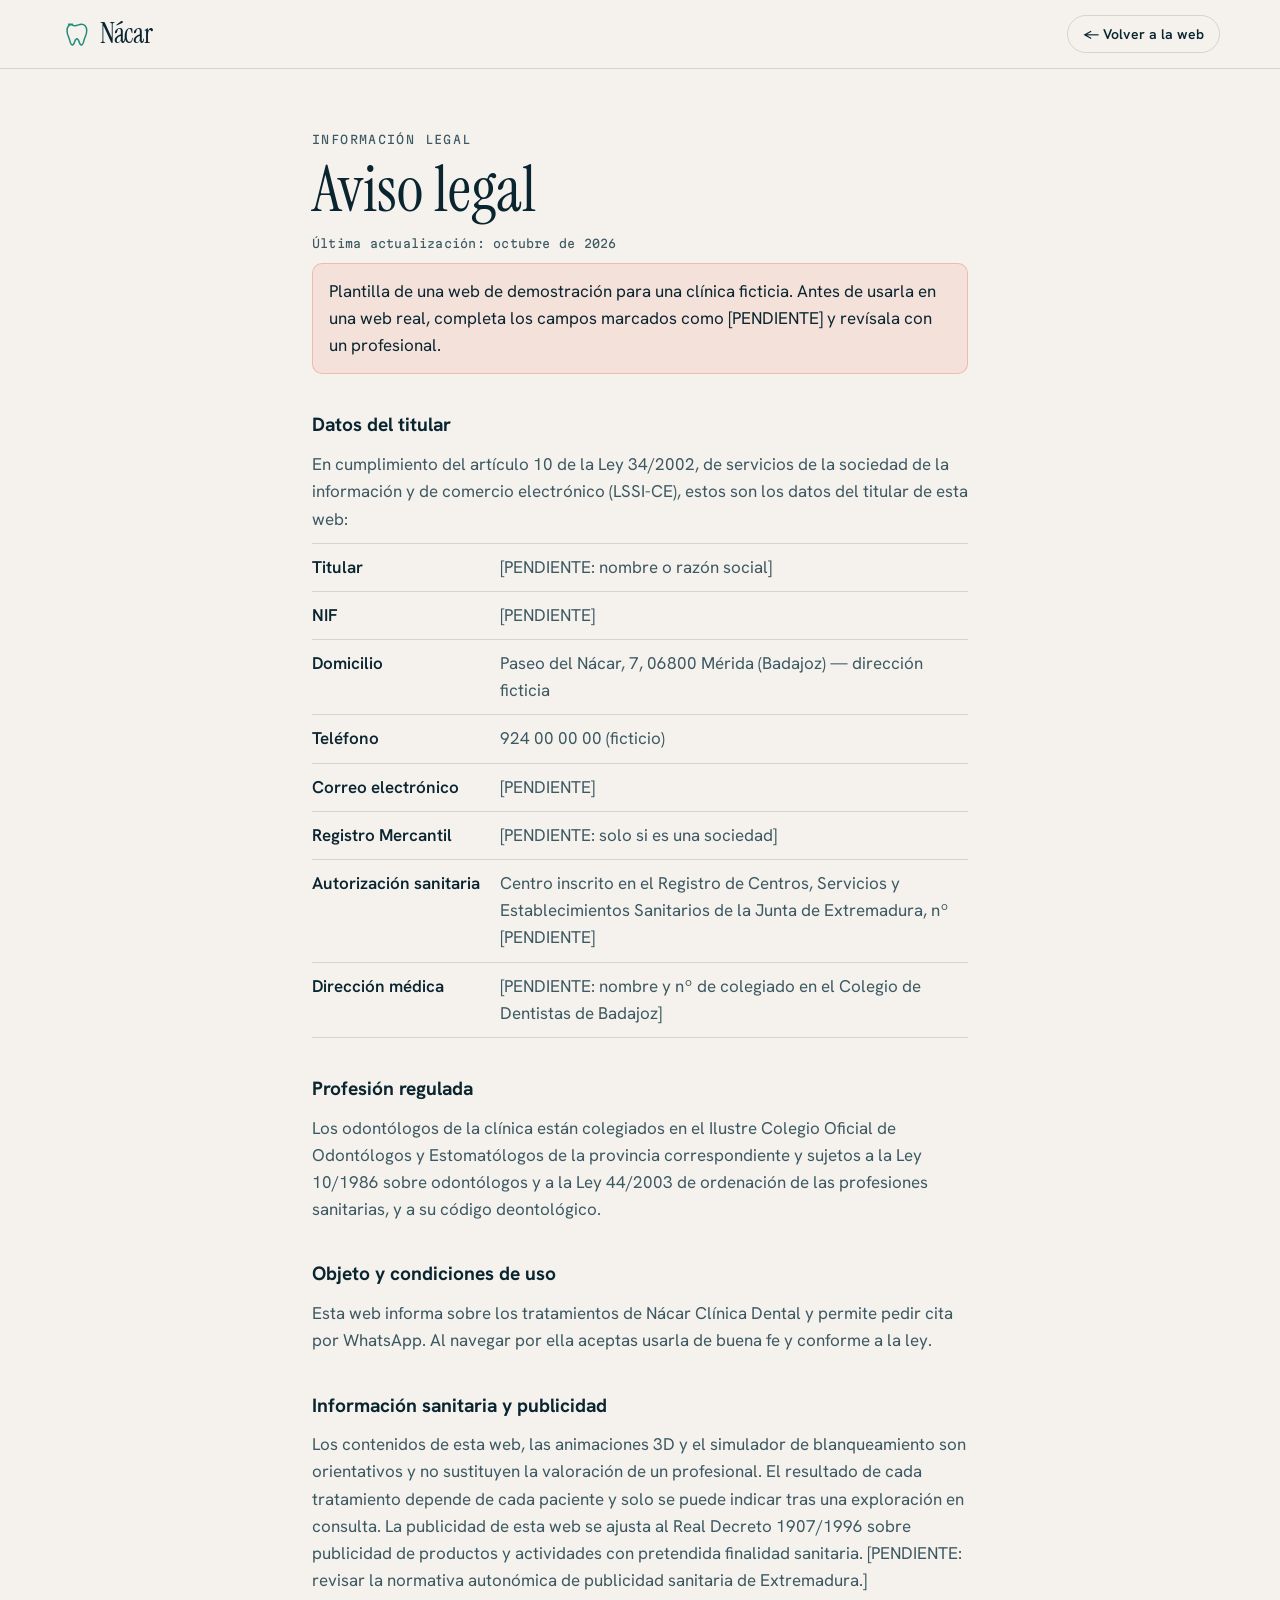
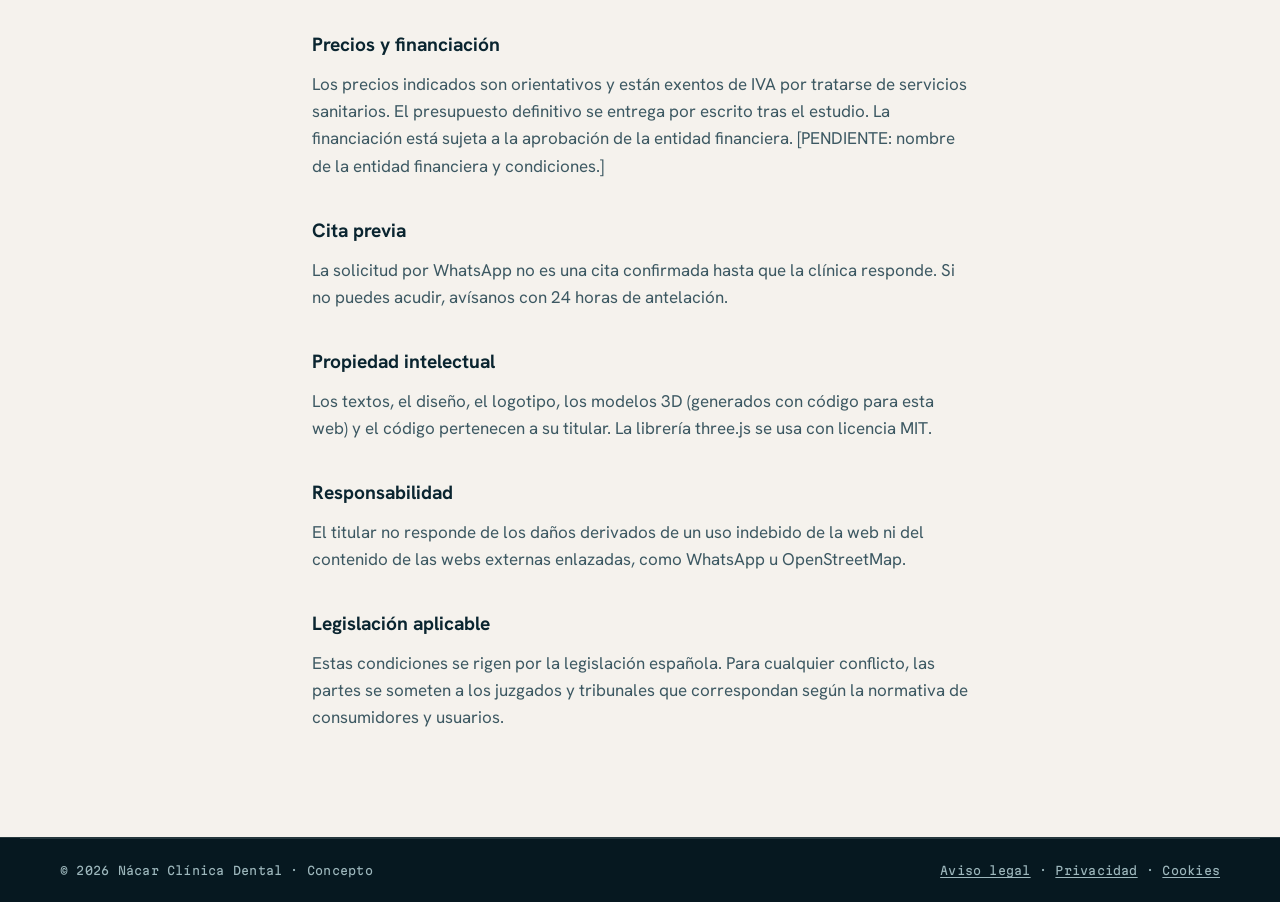
==== aviso-legal.html @ 2ceaf974 "Web demo: Nácar Clínica Dental (Mérida), web interactiva 3D Muela con partículas y escáner, implante" ====
<!doctype html>
<html lang="es">
<head>
  <meta charset="utf-8">
  <meta name="viewport" content="width=device-width, initial-scale=1">
  <title>Aviso legal — Nácar Clínica Dental</title>
  <meta name="robots" content="noindex">
  <meta name="theme-color" content="#F5F2ED">
  <link rel="icon" href="favicon.svg" type="image/svg+xml">
  <link rel="preconnect" href="https://fonts.googleapis.com">
  <link rel="preconnect" href="https://fonts.gstatic.com" crossorigin>
  <link rel="stylesheet" href="https://fonts.googleapis.com/css2?family=Hanken+Grotesk:ital,wght@0,300..700;1,400&family=Instrument+Serif:ital@0;1&family=Martian+Mono:wght@400;500&display=swap">
  <link rel="stylesheet" href="style.css">
</head>
<body class="legal-page">
  <svg class="sprite" aria-hidden="true" focusable="false">
    <symbol id="i-logo" viewBox="0 0 32 32"><path d="M9.2 5.5c2.6 0 3.9 1.6 6.8 1.6s4.2-1.6 6.8-1.6c3.6 0 5.7 3 5.7 6.9 0 4.4-2.1 6.9-3 10.6-.7 2.9-1.3 4.7-2.8 4.7-2.4 0-2.1-6.6-4.7-6.6s-2.3 6.6-4.7 6.6c-1.5 0-2.1-1.8-2.8-4.7-.9-3.7-3-6.2-3-10.6 0-3.9 2.1-6.9 5.7-6.9z" fill="none" stroke="currentColor" stroke-width="1.6" stroke-linejoin="round"/></symbol>
  </svg>
  <header class="site-header">
    <div class="wrap site-header__inner">
      <a class="logo" href="index.html" aria-label="Nácar Clínica Dental, volver a la web">
        <svg class="logo__mark" aria-hidden="true"><use href="#i-logo"/></svg>
        <span class="logo__word">Nácar</span>
      </a>
      <a class="btn btn--ghost btn--small" href="index.html">← Volver a la web</a>
    </div>
  </header>
  <main class="legal-doc" id="contenido">
    <p class="eyebrow">Información legal</p>
    <h1>Aviso legal</h1>
    <p class="legal-updated mono">Última actualización: octubre de 2026</p>
    <p class="legal-note">Plantilla de una web de demostración para una clínica ficticia. Antes de usarla en una web real, completa los campos marcados como [PENDIENTE] y revísala con un profesional.</p>

    <h2>Datos del titular</h2>
    <p>En cumplimiento del artículo 10 de la Ley 34/2002, de servicios de la sociedad de la información y de comercio electrónico (LSSI-CE), estos son los datos del titular de esta web:</p>
    <dl>
      <div><dt>Titular</dt><dd>[PENDIENTE: nombre o razón social]</dd></div>
      <div><dt>NIF</dt><dd>[PENDIENTE]</dd></div>
      <div><dt>Domicilio</dt><dd>Paseo del Nácar, 7, 06800 Mérida (Badajoz) — dirección ficticia</dd></div>
      <div><dt>Teléfono</dt><dd>924 00 00 00 (ficticio)</dd></div>
      <div><dt>Correo electrónico</dt><dd>[PENDIENTE]</dd></div>
      <div><dt>Registro Mercantil</dt><dd>[PENDIENTE: solo si es una sociedad]</dd></div>
      <div><dt>Autorización sanitaria</dt><dd>Centro inscrito en el Registro de Centros, Servicios y Establecimientos Sanitarios de la Junta de Extremadura, nº [PENDIENTE]</dd></div>
      <div><dt>Dirección médica</dt><dd>[PENDIENTE: nombre y nº de colegiado en el Colegio de Dentistas de Badajoz]</dd></div>
    </dl>

    <h2>Profesión regulada</h2>
    <p>Los odontólogos de la clínica están colegiados en el Ilustre Colegio Oficial de Odontólogos y Estomatólogos de la provincia correspondiente y sujetos a la Ley 10/1986 sobre odontólogos y a la Ley 44/2003 de ordenación de las profesiones sanitarias, y a su código deontológico.</p>

    <h2>Objeto y condiciones de uso</h2>
    <p>Esta web informa sobre los tratamientos de Nácar Clínica Dental y permite pedir cita por WhatsApp. Al navegar por ella aceptas usarla de buena fe y conforme a la ley.</p>

    <h2>Información sanitaria y publicidad</h2>
    <p>Los contenidos de esta web, las animaciones 3D y el simulador de blanqueamiento son orientativos y no sustituyen la valoración de un profesional. El resultado de cada tratamiento depende de cada paciente y solo se puede indicar tras una exploración en consulta. La publicidad de esta web se ajusta al Real Decreto 1907/1996 sobre publicidad de productos y actividades con pretendida finalidad sanitaria. [PENDIENTE: revisar la normativa autonómica de publicidad sanitaria de Extremadura.]</p>

    <h2>Precios y financiación</h2>
    <p>Los precios indicados son orientativos y están exentos de IVA por tratarse de servicios sanitarios. El presupuesto definitivo se entrega por escrito tras el estudio. La financiación está sujeta a la aprobación de la entidad financiera. [PENDIENTE: nombre de la entidad financiera y condiciones.]</p>

    <h2>Cita previa</h2>
    <p>La solicitud por WhatsApp no es una cita confirmada hasta que la clínica responde. Si no puedes acudir, avísanos con 24 horas de antelación.</p>

    <h2>Propiedad intelectual</h2>
    <p>Los textos, el diseño, el logotipo, los modelos 3D (generados con código para esta web) y el código pertenecen a su titular. La librería three.js se usa con licencia MIT.</p>

    <h2>Responsabilidad</h2>
    <p>El titular no responde de los daños derivados de un uso indebido de la web ni del contenido de las webs externas enlazadas, como WhatsApp u OpenStreetMap.</p>

    <h2>Legislación aplicable</h2>
    <p>Estas condiciones se rigen por la legislación española. Para cualquier conflicto, las partes se someten a los juzgados y tribunales que correspondan según la normativa de consumidores y usuarios.</p>
  </main>
  <footer class="site-footer">
    <div class="wrap site-footer__bottom mono">
      <p>© 2026 Nácar Clínica Dental · Concepto</p>
      <p><a href="aviso-legal.html">Aviso legal</a> · <a href="privacidad.html">Privacidad</a> · <a href="cookies.html">Cookies</a></p>
    </div>
  </footer>
</body>
</html>
---- style.css ----
/* =========================================================
   Nácar Clínica Dental — estilos
   Colores, tipografías y medidas: todo en :root
   ========================================================= */
:root {
  --abisal: #0A2530;      /* azul abisal: fondo principal */
  --abisal-2: #0F3442;
  --abisal-3: #061820;
  --perla: #F5F2ED;       /* perla: fondos claros */
  --perla-2: #ECE6DC;
  --menta: #5FE0C8;       /* menta quirúrgica: acento */
  --menta-osc: #1E8C7A;
  --coral: #F07D6A;       /* coral encía: segundo acento */
  --tinta: #0A2530;
  --tinta-suave: #3C5862;
  --claro: #EAF4F2;
  --claro-suave: #9DB7BC;
  --linea-o: rgba(234, 244, 242, .14);
  --linea-c: rgba(10, 37, 48, .14);

  --f-display: "Instrument Serif", "Times New Roman", serif;
  --f-body: "Hanken Grotesk", system-ui, -apple-system, "Segoe UI", sans-serif;
  --f-mono: "Martian Mono", ui-monospace, "SFMono-Regular", Menlo, monospace;

  --wrap: 1240px;
  --gutter: clamp(16px, 4vw, 40px);
  --r: 18px;
  --r-s: 10px;
  --bar-h: 34px;
  --nav-h: 68px;
  --ease-out: cubic-bezier(.22, 1, .36, 1);
  --ease-in-out: cubic-bezier(.65, 0, .35, 1);
}

/* ---------- Base ---------- */
*, *::before, *::after { box-sizing: border-box; }
html { -webkit-text-size-adjust: 100%; scroll-behavior: smooth; scroll-padding-top: calc(var(--bar-h) + var(--nav-h) + 8px); }
body {
  margin: 0; min-height: 100vh; overflow-x: hidden;
  font: 400 1.0625rem/1.6 var(--f-body);
  color: var(--claro); background: var(--abisal);
  -webkit-font-smoothing: antialiased; text-rendering: optimizeLegibility;
}
img, svg, canvas, video { display: block; max-width: 100%; }
[hidden] { display: none !important; }
a { color: inherit; text-decoration-thickness: 1px; text-underline-offset: .18em; }
button, input, select { font: inherit; color: inherit; }
h1, h2, h3, p, dl, dd, ol, ul, figure, blockquote, fieldset { margin: 0; }
ol, ul { padding: 0; list-style: none; }
fieldset { border: 0; padding: 0; min-width: 0; }
address { font-style: normal; }
em { font-style: italic; }
.sprite { position: absolute; width: 0; height: 0; overflow: hidden; }
.sr-only { position: absolute !important; width: 1px; height: 1px; overflow: hidden; clip: rect(0 0 0 0); white-space: nowrap; }
.mono { font-family: var(--f-mono); font-size: .72rem; letter-spacing: .02em; font-weight: 400; }
.tnum { font-variant-numeric: tabular-nums; }
.wrap { width: 100%; max-width: var(--wrap); margin-inline: auto; padding-inline: var(--gutter); }
:focus-visible { outline: 2px solid var(--menta); outline-offset: 3px; border-radius: 4px; }
.skip-link { position: fixed; left: 16px; top: 12px; z-index: 300; padding: 10px 16px; background: var(--menta); color: var(--abisal); border-radius: 999px; transform: translateY(-200%); transition: transform .2s var(--ease-out); }
.skip-link:focus { transform: none; }

/* ---------- Lienzo 3D ---------- */
.escena {
  position: fixed; inset: 0; z-index: 1; width: 100%; height: 100%;
  pointer-events: none; background: var(--abisal);
}
body[data-fondo="claro"] .escena { background: var(--perla); }
body[data-fondo="menta"] .escena { background: #DDF5EF; }
main { position: relative; z-index: 2; }
.sec-3d { position: relative; background: transparent; }
.no-webgl .escena { display: none; }

/* ---------- Botones ---------- */
.btn {
  --bg: transparent; --fg: currentColor; --bd: currentColor;
  display: inline-flex; align-items: center; justify-content: center; gap: .55em;
  min-height: 46px; padding: .7em 1.35em; border-radius: 999px;
  background: var(--bg); color: var(--fg); border: 1px solid var(--bd);
  font-weight: 600; font-size: .95rem; letter-spacing: .005em; text-decoration: none; cursor: pointer;
  transition: transform .2s var(--ease-out), background-color .2s, color .2s, box-shadow .25s var(--ease-out);
  -webkit-tap-highlight-color: transparent;
}
.btn svg { width: 1.15em; height: 1.15em; flex: none; }
.btn:active { transform: scale(.97); }
.btn--accent { --bg: var(--menta); --fg: var(--abisal); --bd: var(--menta); }
.btn--accent:hover { box-shadow: 0 0 0 6px rgba(95, 224, 200, .18), 0 14px 32px -12px rgba(95, 224, 200, .7); }
.btn--ghost { --bd: rgba(234, 244, 242, .35); }
.btn--ghost:hover { --bg: rgba(234, 244, 242, .08); }
.btn--dark { --bg: var(--abisal); --fg: var(--perla); --bd: var(--abisal); }
.btn--dark:hover { --bg: var(--abisal-2); }
.btn--small { min-height: 38px; padding: .45em 1.05em; font-size: .875rem; }
.btn--big { min-height: 54px; padding: .85em 1.6em; font-size: 1rem; }
.btn--full { width: 100%; }
.linklike { background: none; border: 0; padding: 0; text-decoration: underline; text-underline-offset: .18em; cursor: pointer; font: inherit; }

/* ---------- Cabecera ---------- */
.site-header { position: fixed; inset: 0 0 auto; z-index: 40; }
.concept-bar { height: var(--bar-h); background: var(--coral); color: var(--abisal-3); font-size: .8125rem; }
.concept-bar__inner { height: 100%; display: flex; align-items: center; justify-content: space-between; gap: 12px; }
.concept-bar p { white-space: nowrap; overflow: hidden; text-overflow: ellipsis; }
.concept-bar__tag { display: inline-block; margin-right: .4em; padding: 1px 8px; border-radius: 999px; background: var(--abisal); color: var(--coral); font-weight: 700; font-size: .7rem; letter-spacing: .06em; text-transform: uppercase; }
.concept-bar a { font-weight: 700; white-space: nowrap; }
.site-header__inner { height: var(--nav-h); display: flex; align-items: center; justify-content: space-between; gap: 24px; }
.site-header::after {
  content: ""; position: absolute; inset: var(--bar-h) 0 0; z-index: -1;
  background: rgba(10, 37, 48, .72); backdrop-filter: blur(14px) saturate(1.3); -webkit-backdrop-filter: blur(14px) saturate(1.3);
  border-bottom: 1px solid var(--linea-o); opacity: 0; transition: opacity .3s;
}
.site-header.is-scrolled::after { opacity: 1; }
.site-header.on-light { color: var(--tinta); }
.site-header.on-light::after { background: rgba(245, 242, 237, .8); border-color: var(--linea-c); }
.site-header.on-light .btn--accent { --bg: var(--abisal); --fg: var(--perla); --bd: var(--abisal); }
.logo { display: inline-flex; align-items: center; gap: 10px; text-decoration: none; }
.logo__mark { width: 30px; height: 30px; color: var(--menta); }
.on-light .logo__mark { color: var(--menta-osc); }
.logo__word { font-family: var(--f-display); font-size: 1.75rem; line-height: 1; letter-spacing: -.01em; }
.logo__sub { font-size: .75rem; color: var(--claro-suave); border-left: 1px solid var(--linea-o); padding-left: 10px; line-height: 1.2; max-width: 9em; }
.on-light .logo__sub { color: var(--tinta-suave); border-color: var(--linea-c); }
.nav { display: flex; align-items: center; gap: clamp(14px, 1.8vw, 28px); font-size: .9rem; font-weight: 500; }
.nav a:not(.btn) { text-decoration: none; opacity: .82; position: relative; padding: 6px 0; }
.nav a:not(.btn)::after { content: ""; position: absolute; left: 0; right: 0; bottom: 0; height: 1px; background: currentColor; transform: scaleX(0); transform-origin: right; transition: transform .3s var(--ease-out); }
.nav a:not(.btn):hover { opacity: 1; }
.nav a:not(.btn):hover::after { transform: scaleX(1); transform-origin: left; }
.menu-toggle { display: none; width: 46px; height: 46px; border-radius: 50%; border: 1px solid currentColor; background: transparent; place-items: center; cursor: pointer; opacity: .9; }
.menu-toggle svg { width: 22px; height: 22px; }
.mobile-menu { position: fixed; inset: calc(var(--bar-h) + var(--nav-h)) 0 0; background: var(--abisal); color: var(--claro); padding: 24px var(--gutter) calc(32px + env(safe-area-inset-bottom)); display: flex; flex-direction: column; justify-content: space-between; animation: menu-in .3s var(--ease-out); overflow-y: auto; }
.mobile-menu nav { display: grid; }
.mobile-menu nav a { font-family: var(--f-display); font-size: 2.1rem; line-height: 1.1; padding: 12px 0; border-bottom: 1px solid var(--linea-o); text-decoration: none; display: flex; align-items: baseline; gap: 14px; }
.mobile-menu nav a .mono { color: var(--menta); }
@keyframes menu-in { from { opacity: 0; transform: translateY(-8px); } }

/* ---------- Tipografía de secciones ---------- */
.eyebrow { display: inline-flex; align-items: center; gap: 10px; font-family: var(--f-mono); font-size: .72rem; letter-spacing: .12em; text-transform: uppercase; color: var(--menta); margin-bottom: 18px; }
.sec--perla .eyebrow, .sec--perla2 .eyebrow, .sonrisa .eyebrow, .peques .eyebrow { color: var(--menta-osc); }
.sec-title { font-family: var(--f-display); font-weight: 400; font-size: clamp(2.4rem, 5.6vw, 4.6rem); line-height: 1; letter-spacing: -.02em; text-wrap: balance; }
.sec-title em { color: var(--menta); }
.sec--perla .sec-title em, .sec--perla2 .sec-title em, .sonrisa .sec-title em, .peques .sec-title em { color: var(--coral); }
.sec-lead { margin-top: 20px; max-width: 34rem; font-size: 1.125rem; color: var(--claro-suave); text-wrap: pretty; }
.sec--perla .sec-lead, .sec--perla2 .sec-lead, .sonrisa .sec-lead, .peques .sec-lead { color: var(--tinta-suave); }
.sec-head { margin-bottom: clamp(40px, 6vw, 72px); }
.sec-head--center { text-align: center; }
.sec-head--center .sec-lead { margin-inline: auto; }

.sec { position: relative; padding-block: clamp(80px, 12vw, 150px); }
.sec--perla { background: var(--perla); color: var(--tinta); }
.sec--perla2 { background: var(--perla-2); color: var(--tinta); }
.sec--abisal { background: var(--abisal-3); color: var(--claro); }

/* ---------- Inicio ---------- */
.hero { min-height: 100svh; display: flex; align-items: center; padding-top: calc(var(--bar-h) + var(--nav-h)); overflow: hidden; }
.hero__grid { display: grid; grid-template-columns: minmax(0, 1fr) minmax(0, 1fr); align-items: center; gap: 24px; min-height: calc(100svh - var(--bar-h) - var(--nav-h)); }
.hero__copy { position: relative; z-index: 2; padding-block: 32px; }
.pulse { width: 8px; height: 8px; border-radius: 50%; background: var(--menta); box-shadow: 0 0 0 0 rgba(95, 224, 200, .6); animation: pulse 2s infinite; }
@keyframes pulse { 70% { box-shadow: 0 0 0 10px rgba(95, 224, 200, 0); } 100% { box-shadow: 0 0 0 0 rgba(95, 224, 200, 0); } }
.hero__title { font-family: var(--f-display); font-weight: 400; font-size: clamp(3.1rem, 7.4vw, 7rem); line-height: .92; letter-spacing: -.025em; }
.hero__title em { display: block; color: var(--menta); background: linear-gradient(100deg, var(--menta) 10%, #C6FFF3 40%, var(--coral) 75%, var(--menta) 100%); background-size: 220% 100%; -webkit-background-clip: text; background-clip: text; -webkit-text-fill-color: transparent; animation: nacar 7s linear infinite; padding-right: .08em; }
@keyframes nacar { to { background-position: -220% 0; } }
.split { display: inline-block; }
.js .split { opacity: 0; filter: blur(14px); transform: translateY(.25em); }
.is-ready .split { opacity: 1; filter: none; transform: none; transition: opacity 1s var(--ease-out), filter 1.1s var(--ease-out), transform 1s var(--ease-out); }
.is-ready .split + .split, .is-ready em.split { transition-delay: .25s; }
.hero__lead { margin-top: 26px; max-width: 30rem; font-size: clamp(1.05rem, 1.3vw, 1.2rem); color: var(--claro-suave); }
.hero__cta { margin-top: 34px; display: flex; flex-wrap: wrap; gap: 12px; }
.hero__stats { margin-top: 44px; display: flex; gap: clamp(20px, 4vw, 48px); flex-wrap: wrap; }
.hero__stats dt { color: var(--claro-suave); text-transform: uppercase; letter-spacing: .1em; font-size: .64rem; }
.hero__stats dd { font-family: var(--f-display); font-size: 2.2rem; line-height: 1.1; }
.hero__visual { position: relative; height: min(78svh, 720px); }
.anchor { position: absolute; inset: 0; }
.hero__anchor { inset: 4% 6%; }
.tooth-svg { display: none; width: 60%; height: auto; margin: auto; position: absolute; inset: 0; }
.tooth-svg path { fill: var(--perla); opacity: .92; }
.no-webgl .tooth-svg { display: block; }

/* HUD tipo laboratorio (Bionova) */
.hud { position: absolute; inset: 0; pointer-events: none; }
.hud__tag { position: absolute; display: inline-flex; gap: 8px; align-items: center; padding: 6px 10px; border: 1px solid rgba(95, 224, 200, .35); border-radius: 999px; background: rgba(6, 24, 32, .55); backdrop-filter: blur(6px); -webkit-backdrop-filter: blur(6px); color: var(--claro); opacity: 0; transform: translateY(8px); transition: opacity .6s var(--ease-out), transform .6s var(--ease-out); }
.hud__tag span { color: var(--menta); }
.hud__tag--a { top: 14%; left: 2%; transition-delay: 1.6s; }
.hud__tag--b { top: 52%; right: 0; transition-delay: 2s; }
.hud__tag--c { bottom: 12%; left: 10%; transition-delay: 2.4s; }
.is-ready .hud__tag { opacity: 1; transform: none; }
.hud__ring { position: absolute; left: 50%; top: 50%; width: min(88%, 560px); aspect-ratio: 1; transform: translate(-50%, -50%); border-radius: 50%; border: 1px dashed rgba(95, 224, 200, .22); animation: girar 60s linear infinite; }
.hud__ring::before { content: ""; position: absolute; inset: 9%; border-radius: 50%; border: 1px solid rgba(95, 224, 200, .1); }
@keyframes girar { to { transform: translate(-50%, -50%) rotate(360deg); } }
.hero__scroll { position: absolute; left: 50%; bottom: 22px; transform: translateX(-50%); display: flex; flex-direction: column; align-items: center; gap: 8px; color: var(--claro-suave); text-transform: uppercase; letter-spacing: .14em; font-size: .6rem; }
.hero__scroll-line { width: 1px; height: 38px; background: linear-gradient(var(--menta), transparent); animation: bajar 2s var(--ease-in-out) infinite; transform-origin: top; }
@keyframes bajar { 0% { transform: scaleY(0); } 50% { transform: scaleY(1); transform-origin: top; } 51% { transform-origin: bottom; } 100% { transform: scaleY(0); transform-origin: bottom; } }

.loader { position: absolute; right: var(--gutter); bottom: 24px; display: flex; align-items: center; gap: 10px; color: var(--claro-suave); transition: opacity .4s; }
.loader.is-done { opacity: 0; pointer-events: none; }
.loader__bar { width: 80px; height: 2px; background: var(--linea-o); overflow: hidden; border-radius: 2px; }
.loader__bar span { display: block; height: 100%; width: 0; background: var(--menta); transition: width .3s; }

/* ---------- Ticker ---------- */
.ticker { position: relative; z-index: 2; overflow: hidden; background: var(--menta); color: var(--abisal); padding: 14px 0; }
.ticker__track { display: flex; width: max-content; animation: ticker 38s linear infinite; }
.ticker p { font-family: var(--f-display); font-size: 1.5rem; line-height: 1; white-space: nowrap; padding-inline: 28px; display: flex; align-items: center; gap: 28px; }
.ticker p::after { content: "✦"; font-size: .8rem; }
@keyframes ticker { to { transform: translateX(-50%); } }

/* ---------- Tratamientos ---------- */
.cards { display: grid; grid-template-columns: repeat(3, minmax(0, 1fr)); gap: 16px; }
.card {
  position: relative; overflow: hidden; isolation: isolate;
  padding: 30px 28px 26px; border-radius: var(--r); background: #fff; border: 1px solid var(--linea-c);
  display: flex; flex-direction: column; gap: 12px; min-height: 290px;
  transition: transform .45s var(--ease-out), box-shadow .45s var(--ease-out), border-color .3s;
}
/* Reflejo de esmalte que cruza la tarjeta */
.card::before { content: ""; position: absolute; inset: -40% -60%; z-index: -1; background: linear-gradient(115deg, transparent 40%, rgba(95, 224, 200, .2) 47%, rgba(255, 255, 255, .9) 50%, rgba(240, 125, 106, .14) 53%, transparent 60%); transform: translateX(-60%); transition: transform 1s var(--ease-out); }
.card:hover { transform: translateY(-6px); box-shadow: 0 30px 50px -30px rgba(10, 37, 48, .35); border-color: rgba(30, 140, 122, .4); }
.card:hover::before { transform: translateX(60%); }
.card__icon { width: 52px; height: 52px; color: var(--menta-osc); margin-bottom: 14px; }
.card__icon .draw, .card__icon use { stroke-dasharray: 200; }
.card h3 { font-family: var(--f-display); font-weight: 400; font-size: 1.9rem; line-height: 1.05; }
.card p { color: var(--tinta-suave); font-size: .98rem; }
.card__meta { margin-top: auto; padding-top: 16px; border-top: 1px dashed var(--linea-c); display: flex; justify-content: space-between; gap: 8px; color: var(--tinta) !important; }
.card__meta span:first-child { color: var(--menta-osc); font-weight: 500; }

/* ---------- Implante (scroll) ---------- */
.implante { height: 460vh; }
.implante__stage { position: sticky; top: 0; height: 100svh; overflow: hidden; }
.implante__anchor { inset: calc(var(--bar-h) + var(--nav-h) + 4svh) 30% 8svh 30%; }
.implante__head { position: absolute; left: var(--gutter); top: calc(var(--bar-h) + var(--nav-h) + 5svh); max-width: 22rem; }
.implante__head .sec-title { font-size: clamp(2.2rem, 4.4vw, 3.8rem); }
.pasos { position: absolute; right: var(--gutter); top: 50%; width: min(24rem, 30vw); height: 0; }
.paso { position: absolute; inset: 0 0 auto; transform: translateY(calc(-50% + 16px)); opacity: 0; visibility: hidden; transition: opacity .3s var(--ease-out), transform .3s var(--ease-out), visibility 0s linear .3s; }
.paso__num { color: var(--menta); margin-bottom: 12px; }
.paso h3 { font-family: var(--f-display); font-weight: 400; font-size: clamp(1.8rem, 2.6vw, 2.5rem); line-height: 1.05; margin-bottom: 12px; }
.paso p:last-child { color: var(--claro-suave); }
.implante__stage[data-paso="0"] .paso[data-paso="0"],
.implante__stage[data-paso="1"] .paso[data-paso="1"],
.implante__stage[data-paso="2"] .paso[data-paso="2"],
.implante__stage[data-paso="3"] .paso[data-paso="3"] { opacity: 1; visibility: visible; transform: translateY(-50%); transition: opacity .45s var(--ease-out), transform .45s var(--ease-out), visibility 0s; }
.implante__rail { position: absolute; left: var(--gutter); bottom: 6svh; width: min(26rem, 40vw); }
.implante__rail::before { content: ""; position: absolute; left: 0; right: 0; top: 0; height: 2px; background: var(--linea-o); border-radius: 2px; }
.implante__rail-fill { position: absolute; left: 0; top: 0; height: 2px; width: 100%; background: var(--menta); transform-origin: left; transform: scaleX(0); border-radius: 2px; }
.ticks { display: grid; grid-template-columns: repeat(4, 1fr); padding-top: 14px; font-size: .8rem; color: var(--claro-suave); }
.ticks li { transition: color .3s; }
.ticks li.is-on { color: var(--claro); }
.implante__specs { position: absolute; right: calc(var(--gutter) + 72px); bottom: 6svh; color: var(--claro-suave); }

/* ---------- Vídeo interactivo ---------- */
.video-sec { overflow: hidden; }
.video-sec::before { content: ""; position: absolute; inset: 0; background: radial-gradient(60% 50% at 50% 60%, rgba(95, 224, 200, .12), transparent 70%); pointer-events: none; }
.player { position: relative; max-width: 1040px; margin-inline: auto; }
.player__screen { position: relative; aspect-ratio: 16 / 9; border-radius: var(--r); overflow: hidden; background: #03121A; border: 1px solid var(--linea-o); box-shadow: 0 40px 80px -40px rgba(0, 0, 0, .8); }
.player__video { width: 100%; height: 100%; object-fit: cover; }
.player__big { position: absolute; left: 50%; top: 50%; width: 84px; height: 84px; transform: translate(-50%, -50%); border-radius: 50%; border: 0; background: var(--menta); color: var(--abisal); display: grid; place-items: center; cursor: pointer; box-shadow: 0 0 0 12px rgba(95, 224, 200, .18); transition: transform .3s var(--ease-out), opacity .3s; }
.player__big svg { width: 34px; height: 34px; margin-left: 4px; }
.player__big:hover { transform: translate(-50%, -50%) scale(1.06); }
.player.is-playing .player__big { opacity: 0; pointer-events: none; transform: translate(-50%, -50%) scale(.8); }
.player__hotspots { position: absolute; inset: 0; pointer-events: none; }
.hotspot { position: absolute; width: 44px; height: 44px; margin: -22px 0 0 -22px; border-radius: 50%; border: 0; background: transparent; cursor: pointer; pointer-events: auto; animation: hs-in .4s var(--ease-out); }
.hotspot::before { content: ""; position: absolute; inset: 13px; border-radius: 50%; background: var(--coral); box-shadow: 0 0 0 4px rgba(240, 125, 106, .35); }
.hotspot::after { content: ""; position: absolute; inset: 0; border-radius: 50%; border: 2px solid var(--coral); animation: hs-ping 1.6s var(--ease-out) infinite; }
.hotspot span { position: absolute; left: 50%; top: calc(100% + 2px); transform: translateX(-50%); white-space: nowrap; font: 500 .75rem var(--f-body); background: rgba(3, 18, 26, .8); color: #fff; padding: 3px 9px; border-radius: 999px; }
@keyframes hs-in { from { opacity: 0; transform: scale(.4); } }
@keyframes hs-ping { from { transform: scale(.5); opacity: 1; } to { transform: scale(1.3); opacity: 0; } }
.player__card { position: absolute; left: 16px; bottom: 16px; max-width: min(360px, calc(100% - 32px)); padding: 20px; border-radius: var(--r-s); background: rgba(245, 242, 237, .96); color: var(--tinta); box-shadow: 0 20px 40px -20px rgba(0, 0, 0, .6); animation: card-in .35s var(--ease-out); }
.player__card .mono { color: var(--menta-osc); margin-bottom: 6px; }
.player__card h3 { font-family: var(--f-display); font-weight: 400; font-size: 1.6rem; line-height: 1.1; margin-bottom: 6px; }
.player__card p:not(.mono) { font-size: .95rem; color: var(--tinta-suave); margin-bottom: 14px; }
@keyframes card-in { from { opacity: 0; transform: translateY(10px); } }
.player__bar { display: flex; align-items: center; gap: 14px; margin-top: 14px; }
.player__btn { width: 46px; height: 46px; flex: none; border-radius: 50%; border: 1px solid var(--linea-o); background: rgba(234, 244, 242, .06); display: grid; place-items: center; cursor: pointer; }
.player__btn svg { width: 20px; height: 20px; }
.player__track { position: relative; flex: 1; height: 28px; cursor: pointer; touch-action: none; }
.player__track::before { content: ""; position: absolute; left: 0; right: 0; top: 50%; height: 4px; margin-top: -2px; border-radius: 4px; background: var(--linea-o); }
.player__fill { position: absolute; left: 0; top: 50%; height: 4px; margin-top: -2px; width: 100%; border-radius: 4px; background: var(--menta); transform-origin: left; transform: scaleX(0); }
.player__marks i { position: absolute; top: 50%; width: 2px; height: 12px; margin-top: -6px; background: var(--claro); opacity: .5; }
.player__time { width: 3.4em; text-align: right; color: var(--claro-suave); }
.chapters-list { margin-top: 18px; display: grid; grid-template-columns: repeat(4, 1fr); gap: 10px; }
.chapters-list button { width: 100%; text-align: left; padding: 14px 16px; border-radius: var(--r-s); border: 1px solid var(--linea-o); background: transparent; cursor: pointer; display: grid; gap: 4px; font-weight: 500; transition: background-color .2s, border-color .2s; }
.chapters-list button .mono { color: var(--claro-suave); }
.chapters-list button:hover { background: rgba(234, 244, 242, .05); }
.chapters-list button.is-on { border-color: var(--menta); background: rgba(95, 224, 200, .08); }
.chapters-list button.is-on .mono { color: var(--menta); }

/* ---------- Blanqueamiento ---------- */
.sonrisa { color: var(--tinta); padding-block: clamp(80px, 10vw, 120px); min-height: 100svh; display: flex; align-items: center; }
.sonrisa__grid { display: grid; grid-template-columns: minmax(0, 1fr) minmax(0, 1fr); gap: 32px; align-items: center; }
.sonrisa__visual { position: relative; height: min(70svh, 620px); touch-action: pan-y; cursor: grab; pointer-events: auto; }
.sonrisa__visual:active { cursor: grabbing; }
.sonrisa__hint { position: absolute; left: 50%; bottom: 0; transform: translateX(-50%); color: var(--tinta-suave); }
.shade { margin-top: 32px; padding: 22px; border-radius: var(--r); background: rgba(255, 255, 255, .7); border: 1px solid var(--linea-c); }
.shade__label { display: flex; flex-wrap: wrap; align-items: baseline; gap: 8px; font-weight: 500; }
.shade__label strong { font-family: var(--f-display); font-weight: 400; font-size: 2rem; line-height: 1; }
.shade__label .mono { color: var(--tinta-suave); }
.shade__range { width: 100%; margin-top: 16px; accent-color: var(--menta-osc); }
.shade__swatches { display: grid; grid-template-columns: repeat(8, 1fr); gap: 4px; margin-top: 10px; }
.shade__swatches li { height: 26px; border-radius: 6px; border: 1px solid var(--linea-c); display: grid; place-items: center; font: .6rem var(--f-mono); color: var(--tinta-suave); transition: transform .25s var(--ease-out); }
.shade__swatches li.is-on { transform: translateY(-4px); outline: 2px solid var(--tinta); outline-offset: 1px; }
.sonrisa__result { margin: 20px 0 24px; font-size: 1.05rem; }
input[type="range"] { -webkit-appearance: none; appearance: none; height: 28px; background: transparent; cursor: pointer; }
input[type="range"]::-webkit-slider-runnable-track { height: 4px; border-radius: 4px; background: var(--linea-c); }
input[type="range"]::-moz-range-track { height: 4px; border-radius: 4px; background: var(--linea-c); }
input[type="range"]::-webkit-slider-thumb { -webkit-appearance: none; width: 24px; height: 24px; margin-top: -10px; border-radius: 50%; background: var(--abisal); border: 3px solid var(--menta); box-shadow: 0 4px 10px rgba(10, 37, 48, .3); }
input[type="range"]::-moz-range-thumb { width: 18px; height: 18px; border-radius: 50%; background: var(--abisal); border: 3px solid var(--menta); }

/* ---------- Equipo ---------- */
.team { display: grid; grid-template-columns: repeat(4, minmax(0, 1fr)); gap: 16px; }
.person { padding: 26px; border-radius: var(--r); background: var(--perla); border: 1px solid var(--linea-c); }
.person__avatar { display: grid; place-items: center; width: 84px; height: 84px; border-radius: 42% 42% 46% 46% / 40% 40% 60% 60%; margin-bottom: 22px; font-family: var(--f-display); font-size: 2rem; color: var(--abisal); background: radial-gradient(circle at 30% 25%, #fff, hsl(var(--h) 60% 82%) 45%, hsl(var(--h) 45% 62%)); box-shadow: inset 0 -6px 12px rgba(10, 37, 48, .12); }
.person h3 { font-family: var(--f-display); font-weight: 400; font-size: 1.6rem; line-height: 1.1; }
.person p { color: var(--tinta-suave); margin-top: 4px; }
.person .mono { margin-top: 14px; color: var(--menta-osc); }
.tech { margin-top: 56px; display: grid; grid-template-columns: repeat(4, minmax(0, 1fr)); border-top: 1px solid var(--linea-c); }
.tech li { padding: 26px 22px 6px 0; }
.tech li + li { padding-left: 22px; border-left: 1px solid var(--linea-c); }
.tech__n { color: var(--coral); }
.tech h3 { font-size: 1.1rem; font-weight: 600; margin: 10px 0 6px; }
.tech p { color: var(--tinta-suave); font-size: .95rem; }

/* ---------- Peques ---------- */
.peques { color: var(--tinta); padding-block: clamp(80px, 10vw, 120px); min-height: 100svh; display: flex; align-items: center; }
.peques__grid { display: grid; grid-template-columns: minmax(0, 1fr) minmax(0, 1fr); gap: 32px; align-items: center; }
.peques__visual { position: relative; height: min(70svh, 620px); pointer-events: auto; cursor: pointer; }
.peques__bubble { position: absolute; left: 50%; top: -4%; z-index: 1; transform: translateX(-50%); padding: 10px 18px; border-radius: 20px; background: #fff; box-shadow: 0 10px 30px -14px rgba(10, 37, 48, .4); font-weight: 600; white-space: nowrap; animation: bubble .4s var(--ease-out); }
.peques__bubble::after { content: ""; position: absolute; left: 50%; bottom: -8px; width: 16px; height: 16px; background: #fff; transform: translateX(-50%) rotate(45deg); border-radius: 3px; }
@keyframes bubble { from { opacity: 0; transform: translate(-50%, 8px) scale(.9); } }
.peques__actions { display: flex; flex-wrap: wrap; gap: 10px; margin-top: 30px; }
.chip { min-height: 44px; padding: 8px 16px; border-radius: 999px; border: 1px solid var(--linea-c); background: #fff; cursor: pointer; font-weight: 600; font-size: .95rem; transition: transform .2s var(--ease-out), box-shadow .2s; }
.chip:hover { transform: translateY(-2px); box-shadow: 0 8px 20px -10px rgba(10, 37, 48, .4); }
.chip:active { transform: scale(.96); }
.peques__list { margin-top: 30px; display: grid; gap: 10px; }
.peques__list li { display: flex; gap: 10px; align-items: center; }
.peques__list svg { width: 20px; height: 20px; color: var(--menta-osc); flex: none; }

/* ---------- Precios ---------- */
.precios__grid { display: grid; grid-template-columns: minmax(0, 1.2fr) minmax(0, 1fr); gap: clamp(32px, 6vw, 80px); align-items: end; }
.prices { width: 100%; border-collapse: collapse; font-size: 1.05rem; }
.prices th, .prices td { padding: 14px 0; border-bottom: 1px solid var(--linea-c); text-align: left; font-weight: 400; }
.prices td { text-align: right; font-variant-numeric: tabular-nums; white-space: nowrap; padding-left: 16px; }
.prices strong { color: var(--menta-osc); }
.fine { margin-top: 14px; font-size: .85rem; color: var(--tinta-suave); }
.calc { padding: 32px; border-radius: var(--r); background: var(--abisal); color: var(--claro); display: grid; gap: 8px; }
.calc__title { font-family: var(--f-display); font-weight: 400; font-size: 2rem; margin-bottom: 10px; }
.calc label { display: flex; justify-content: space-between; align-items: baseline; font-size: .95rem; margin-top: 10px; }
.calc output { color: var(--menta); font-size: .85rem; }
.calc input[type="range"]::-webkit-slider-runnable-track { background: var(--linea-o); }
.calc input[type="range"]::-moz-range-track { background: var(--linea-o); }
.calc__fee { margin-top: 18px; font-family: var(--f-display); font-size: clamp(3.2rem, 6vw, 4.6rem); line-height: 1; color: var(--menta); }
.calc__cur { font-size: .4em; color: var(--claro); margin-left: .3em; }
.calc__note { color: var(--claro-suave); }

/* ---------- Opiniones ---------- */
.quotes { display: grid; grid-template-columns: repeat(3, minmax(0, 1fr)); gap: 16px; }
.quote { padding: 32px; border-radius: var(--r); border: 1px solid var(--linea-o); background: linear-gradient(160deg, rgba(95, 224, 200, .06), transparent 60%); display: flex; flex-direction: column; gap: 24px; justify-content: space-between; }
.quote p:first-child { font-family: var(--f-display); font-size: 1.6rem; line-height: 1.2; }
.quote__who { color: var(--menta); }

/* ---------- FAQ ---------- */
.faq__grid { display: grid; grid-template-columns: minmax(0, 1fr) minmax(0, 1.3fr); gap: clamp(24px, 6vw, 80px); align-items: start; }
.faq details { border-bottom: 1px solid var(--linea-c); }
.faq summary { list-style: none; cursor: pointer; padding: 22px 40px 22px 0; position: relative; font-size: 1.2rem; font-weight: 600; }
.faq summary::-webkit-details-marker { display: none; }
.faq summary::after { content: "+"; position: absolute; right: 4px; top: 50%; transform: translateY(-50%); font: 300 1.8rem var(--f-body); color: var(--menta-osc); transition: transform .3s var(--ease-out); }
.faq details[open] summary::after { transform: translateY(-50%) rotate(45deg); }
.faq details p { padding: 0 0 22px; color: var(--tinta-suave); max-width: 40rem; }

/* ---------- Cita ---------- */
.cita__grid { display: grid; grid-template-columns: minmax(0, 1fr) minmax(0, 1.1fr); gap: clamp(32px, 6vw, 80px); align-items: start; }
.contact { display: grid; gap: 12px; margin-bottom: 28px; }
.contact p { display: flex; gap: 10px; align-items: center; flex-wrap: wrap; }
.contact svg { width: 20px; height: 20px; color: var(--menta); flex: none; }
.contact .mono { color: var(--claro-suave); }
.hours { width: 100%; border-collapse: collapse; }
.hours th, .hours td { padding: 10px 0; border-bottom: 1px solid var(--linea-o); text-align: left; font-weight: 400; }
.hours td { text-align: right; color: var(--claro-suave); }
.hours tr.is-today th, .hours tr.is-today td { color: var(--menta); }
.open-now { margin-top: 12px; color: var(--claro-suave); }
.open-now.is-open { color: var(--menta); }
.map { margin-top: 28px; border-radius: var(--r); border: 1px dashed var(--linea-o); padding: 22px; display: grid; gap: 14px; justify-items: start; color: var(--claro-suave); font-size: .95rem; }
.map iframe { width: 100%; height: 260px; border: 0; border-radius: var(--r-s); filter: grayscale(.4) contrast(1.05); }
.form { padding: clamp(22px, 3vw, 36px); border-radius: var(--r); background: var(--abisal); border: 1px solid var(--linea-o); display: grid; gap: 22px; }
.form legend { font-size: .9rem; font-weight: 600; margin-bottom: 10px; }
.seg, .days, .slots { display: flex; flex-wrap: wrap; gap: 8px; }
.seg label, .days label, .slots label { position: relative; }
.seg input, .days input, .slots input { position: absolute; opacity: 0; inset: 0; cursor: pointer; }
.seg span, .days span, .slots span { display: inline-flex; flex-direction: column; align-items: center; justify-content: center; min-height: 44px; padding: 8px 14px; border-radius: 12px; border: 1px solid var(--linea-o); font-size: .9rem; transition: background-color .2s, border-color .2s, color .2s; line-height: 1.2; }
.days span small { font-size: .7rem; color: var(--claro-suave); text-transform: uppercase; letter-spacing: .06em; }
.seg input:checked + span, .days input:checked + span, .slots input:checked + span { background: var(--menta); color: var(--abisal); border-color: var(--menta); }
.days input:checked + span small { color: var(--abisal); }
.seg input:focus-visible + span, .days input:focus-visible + span, .slots input:focus-visible + span { outline: 2px solid var(--menta); outline-offset: 2px; }
.field { display: grid; gap: 8px; font-size: .9rem; font-weight: 600; }
.field input { min-height: 50px; padding: 0 16px; border-radius: 12px; border: 1px solid var(--linea-o); background: rgba(234, 244, 242, .04); font-weight: 400; font-size: 1rem; }
.check { display: flex; gap: 10px; align-items: flex-start; font-size: .88rem; color: var(--claro-suave); }
.check input { width: 20px; height: 20px; flex: none; margin-top: 2px; accent-color: var(--menta); }
.form__error { color: var(--coral); font-size: .9rem; }
.form__note { color: var(--claro-suave); text-align: center; }

/* ---------- Pie ---------- */
.site-footer { position: relative; z-index: 2; background: var(--abisal-3); color: var(--claro); padding-top: 64px; border-top: 1px solid var(--linea-o); }
.site-footer__grid { display: flex; justify-content: space-between; gap: 32px; flex-wrap: wrap; padding-bottom: 40px; }
.site-footer__claim { margin-top: 14px; color: var(--claro-suave); max-width: 22rem; }
.site-footer__legal { display: grid; gap: 6px; color: var(--claro-suave); max-width: 30rem; }
.site-footer__bottom { display: flex; justify-content: space-between; gap: 12px 24px; flex-wrap: wrap; padding-block: 22px calc(22px + env(safe-area-inset-bottom)); border-top: 1px solid var(--linea-o); color: var(--claro-suave); }
.site-footer__bottom .linklike { font-family: var(--f-mono); font-size: .72rem; color: inherit; }

/* ---------- WhatsApp flotante y cookies ---------- */
.wa-float { position: fixed; right: 16px; bottom: calc(16px + env(safe-area-inset-bottom)); z-index: 30; width: 56px; height: 56px; border-radius: 50%; display: grid; place-items: center; background: var(--coral); color: var(--abisal-3); box-shadow: 0 14px 30px -10px rgba(240, 125, 106, .7); transition: transform .25s var(--ease-out); }
.wa-float svg { width: 26px; height: 26px; }
.wa-float:hover { transform: scale(1.06); }
.cookie-banner { position: fixed; left: 16px; right: 16px; bottom: calc(16px + env(safe-area-inset-bottom)); z-index: 90; max-width: 25rem; padding: 20px; background: var(--perla); color: var(--tinta); border-radius: var(--r); box-shadow: 0 20px 50px -20px rgba(0, 0, 0, .6); font-size: .92rem; animation: card-in .3s var(--ease-out); }
.cookie-banner__title { font-weight: 700; margin-bottom: 6px; }
.cookie-banner__actions { display: flex; gap: 8px; margin-top: 14px; flex-wrap: wrap; }
.cookie-banner .btn--ghost { --bd: var(--linea-c); color: var(--tinta); }

/* ---------- Revelado al hacer scroll ---------- */
.js .reveal { opacity: 0; transform: translateY(24px); transition: opacity .8s var(--ease-out), transform .8s var(--ease-out); }
.js .reveal.is-in { opacity: 1; transform: none; }
.js .card.reveal.is-in .draw { animation: dibujar 1.4s var(--ease-out) both; }
@keyframes dibujar { from { stroke-dashoffset: 200; } to { stroke-dashoffset: 0; } }

/* ---------- Páginas legales ---------- */
.legal-page { background: var(--perla); color: var(--tinta); }
.legal-page .site-header { position: sticky; top: 0; background: var(--perla); border-bottom: 1px solid var(--linea-c); color: var(--tinta); }
.legal-page .site-header::after { display: none; }
.legal-page .logo__mark { color: var(--menta-osc); }
.legal-page .btn--ghost { --bd: var(--linea-c); }
.legal-doc { max-width: 46rem; margin: 0 auto; padding: 56px var(--gutter) 96px; }
.legal-doc h1 { font-family: var(--f-display); font-weight: 400; font-size: clamp(2.6rem, 6vw, 4rem); line-height: 1; margin-bottom: 12px; }
.legal-doc h2 { font-size: 1.2rem; margin: 36px 0 10px; }
.legal-doc p, .legal-doc li { color: var(--tinta-suave); margin-bottom: 10px; }
.legal-doc ul { list-style: disc; padding-left: 1.2em; }
.legal-doc dl { display: grid; gap: 0; border-top: 1px solid var(--linea-c); }
.legal-doc dl div { display: grid; grid-template-columns: 11rem 1fr; gap: 12px; padding: 10px 0; border-bottom: 1px solid var(--linea-c); }
.legal-doc dt { font-weight: 600; }
.legal-doc dd { color: var(--tinta-suave); }
.legal-updated { color: var(--tinta-suave); margin-bottom: 22px; }
.legal-note { padding: 14px 16px; border-radius: var(--r-s); background: rgba(240, 125, 106, .14); border: 1px solid rgba(240, 125, 106, .4); color: var(--tinta) !important; }
.legal-doc table { width: 100%; border-collapse: collapse; font-size: .95rem; margin: 10px 0 20px; }
.legal-doc th, .legal-doc td { text-align: left; padding: 10px 8px; border-bottom: 1px solid var(--linea-c); vertical-align: top; }
.legal-page .site-footer { padding-top: 0; }

/* ---------- Responsive ---------- */
@media (max-width: 1080px) {
  .nav { display: none; }
  .menu-toggle { display: grid; }
  .cards { grid-template-columns: repeat(2, minmax(0, 1fr)); }
  .team { grid-template-columns: repeat(2, minmax(0, 1fr)); }
  .tech { grid-template-columns: repeat(2, minmax(0, 1fr)); }
  .tech li:nth-child(3) { padding-left: 0; border-left: 0; }
  .quotes { grid-template-columns: 1fr; max-width: 40rem; margin-inline: auto; }
}
@media (max-width: 860px) {
  :root { --nav-h: 60px; }
  .logo__sub { display: none; }
  .hero { align-items: stretch; }
  .hero__grid { grid-template-columns: 1fr; grid-template-rows: auto auto; gap: 0; align-content: start; }
  .hero__visual { order: -1; height: 40svh; min-height: 260px; margin-top: 8px; }
  .hero__copy { padding-block: 0 72px; }
  .hero__stats { margin-top: 32px; }
  .hud__tag--b { right: 2%; top: 64%; }
  .hud__tag--c { display: none; }
  .loader { bottom: auto; top: calc(var(--bar-h) + var(--nav-h) + 12px); }

  .implante__anchor { inset: calc(var(--bar-h) + var(--nav-h) + 13svh) 8% 38svh 8%; }
  .implante__head { right: var(--gutter); max-width: none; top: calc(var(--bar-h) + var(--nav-h) + 2svh); }
  .implante__head .eyebrow { margin-bottom: 8px; }
  .implante__head .sec-title { font-size: 2rem; }
  .pasos { left: var(--gutter); right: var(--gutter); width: auto; top: auto; bottom: calc(6svh + 52px); height: 30svh; }
  .paso { inset: auto 0 0; transform: translateY(16px); }
  .implante__stage[data-paso] .paso { transform: translateY(16px); }
  .implante__stage[data-paso="0"] .paso[data-paso="0"],
  .implante__stage[data-paso="1"] .paso[data-paso="1"],
  .implante__stage[data-paso="2"] .paso[data-paso="2"],
  .implante__stage[data-paso="3"] .paso[data-paso="3"] { transform: none; }
  .paso h3 { font-size: 1.7rem; margin-bottom: 8px; }
  .paso p:last-child { font-size: .98rem; }
  .implante__rail { right: var(--gutter); width: auto; bottom: 4svh; }
  .implante__specs { display: none; }

  .chapters-list { grid-template-columns: repeat(2, 1fr); }
  .sonrisa__grid, .peques__grid, .precios__grid, .faq__grid, .cita__grid { grid-template-columns: 1fr; }
  .sonrisa__visual { order: -1; height: 46svh; }
  .peques__visual { height: 46svh; }
  .sonrisa, .peques { min-height: 0; }
}
@media (max-width: 600px) {
  body { font-size: 1rem; }
  .concept-bar__long { display: none; }
  .cards, .team { grid-template-columns: 1fr; }
  .card { min-height: 0; }
  .tech { grid-template-columns: 1fr; }
  .tech li, .tech li + li { padding: 20px 0 4px; border-left: 0; }
  .tech li + li { border-top: 1px solid var(--linea-c); }
  .hero__cta .btn { flex: 1 1 100%; }
  .hero__stats dd { font-size: 1.8rem; }
  .hero__scroll { display: none; }
  .player__screen { border-radius: var(--r-s); }
  .player__big { width: 64px; height: 64px; }
  .player__card { left: 8px; right: 8px; bottom: 8px; max-width: none; padding: 14px; }
  .player__card h3 { font-size: 1.3rem; }
  .player__card p:not(.mono) { font-size: .88rem; margin-bottom: 10px; }
  .hotspot span { display: none; }
  .legal-doc dl div { grid-template-columns: 1fr; gap: 2px; }
  .cookie-banner { left: 10px; right: 10px; bottom: 10px; padding: 14px 16px; font-size: .84rem; max-width: none; }
  .cookie-banner__actions { margin-top: 10px; }
  .cookie-banner .btn { flex: 1; }
  .calc { padding: 24px; }
  .quote p:first-child { font-size: 1.35rem; }
}

/* ---------- Sin WebGL: todo se lee igual ---------- */
.no-webgl .implante { height: auto; }
.no-webgl .implante__stage { position: relative; height: auto; overflow: visible; padding: clamp(80px, 12vw, 140px) var(--gutter); display: grid; gap: 32px; }
.no-webgl .implante__head, .no-webgl .pasos, .no-webgl .paso { position: static; width: auto; height: auto; transform: none; opacity: 1; visibility: visible; max-width: 40rem; }
.no-webgl .pasos { display: grid; gap: 28px; }
.no-webgl .implante__rail, .no-webgl .implante__specs, .no-webgl .sonrisa__hint { display: none; }
.no-webgl .sonrisa__visual, .no-webgl .peques__visual { height: auto; min-height: 0; }
.no-webgl .peques__bubble { position: static; transform: none; display: inline-block; }

/* ---------- Movimiento reducido ---------- */
@media (prefers-reduced-motion: reduce) {
  html { scroll-behavior: auto; }
  *, *::before, *::after { animation-duration: .01ms !important; animation-iteration-count: 1 !important; transition-duration: .01ms !important; }
  .js .split, .js .reveal { opacity: 1; filter: none; transform: none; }
  .ticker__track { animation: none; }
}
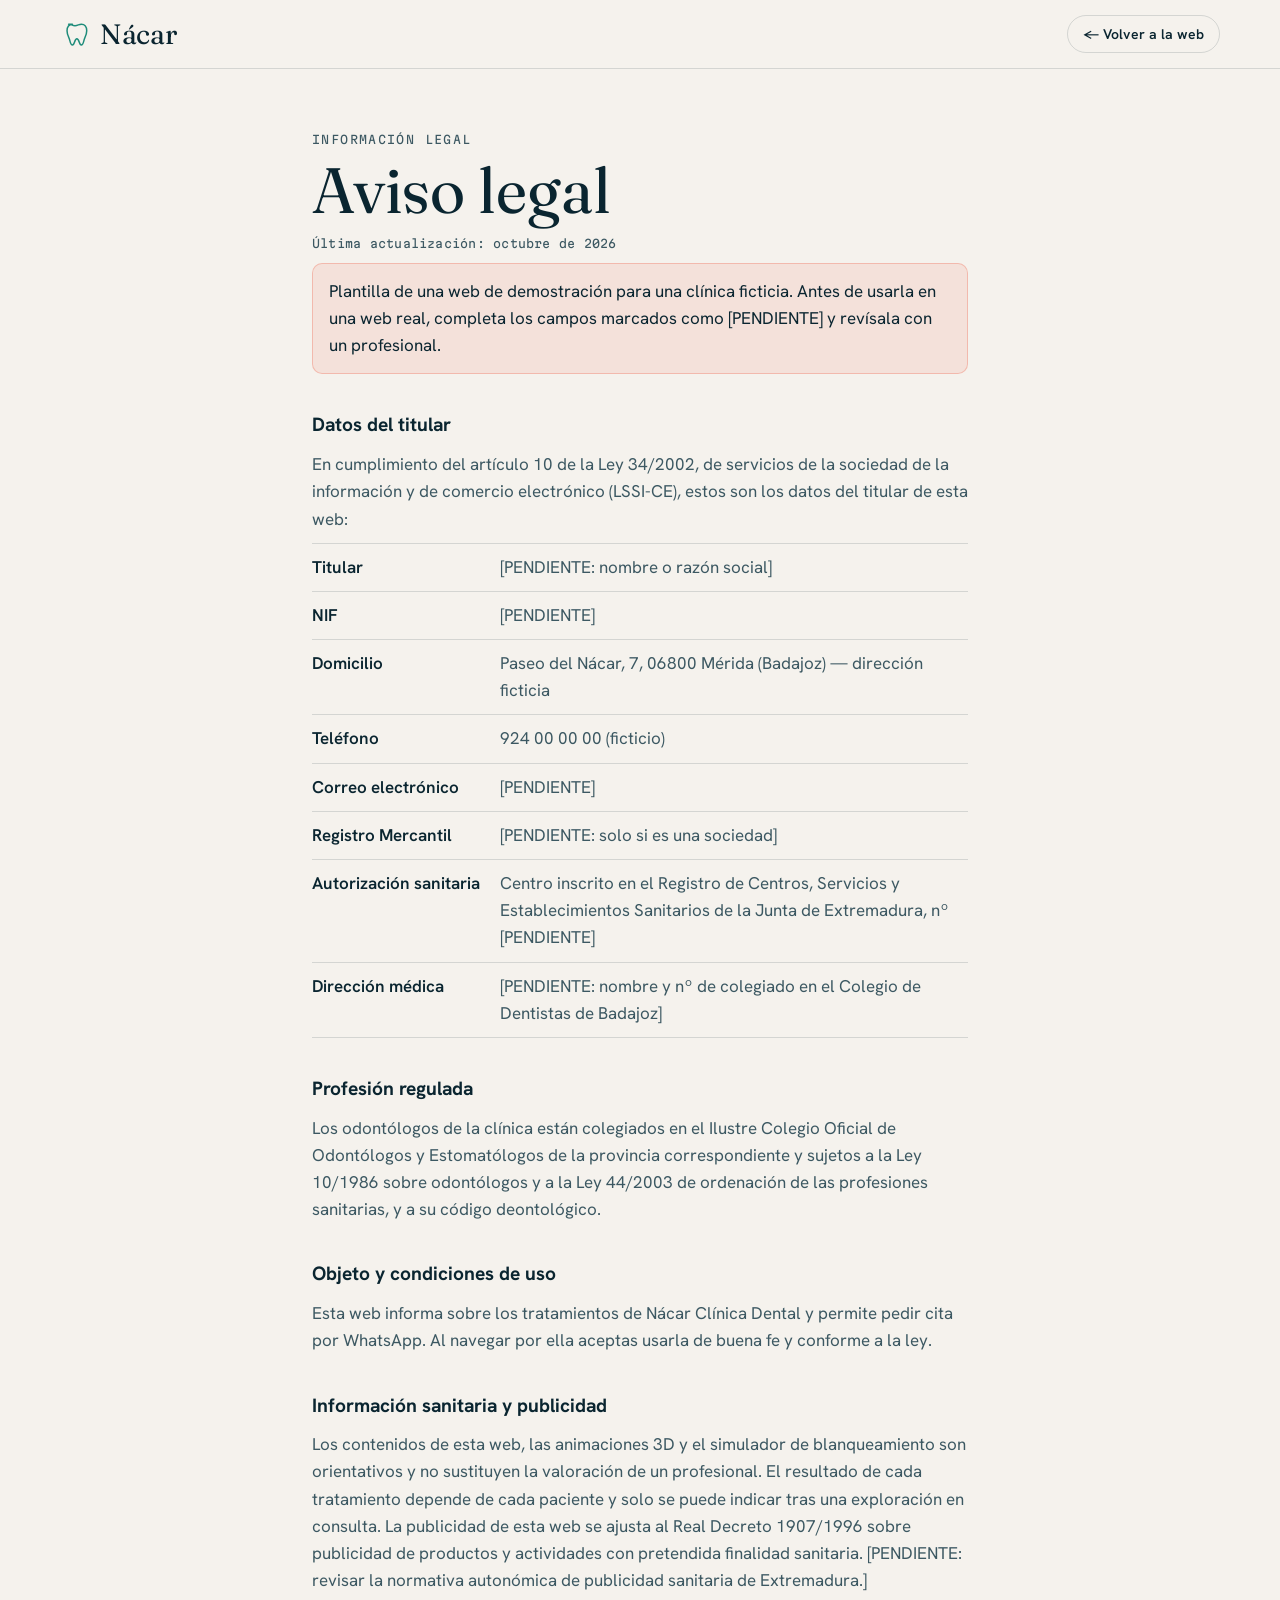
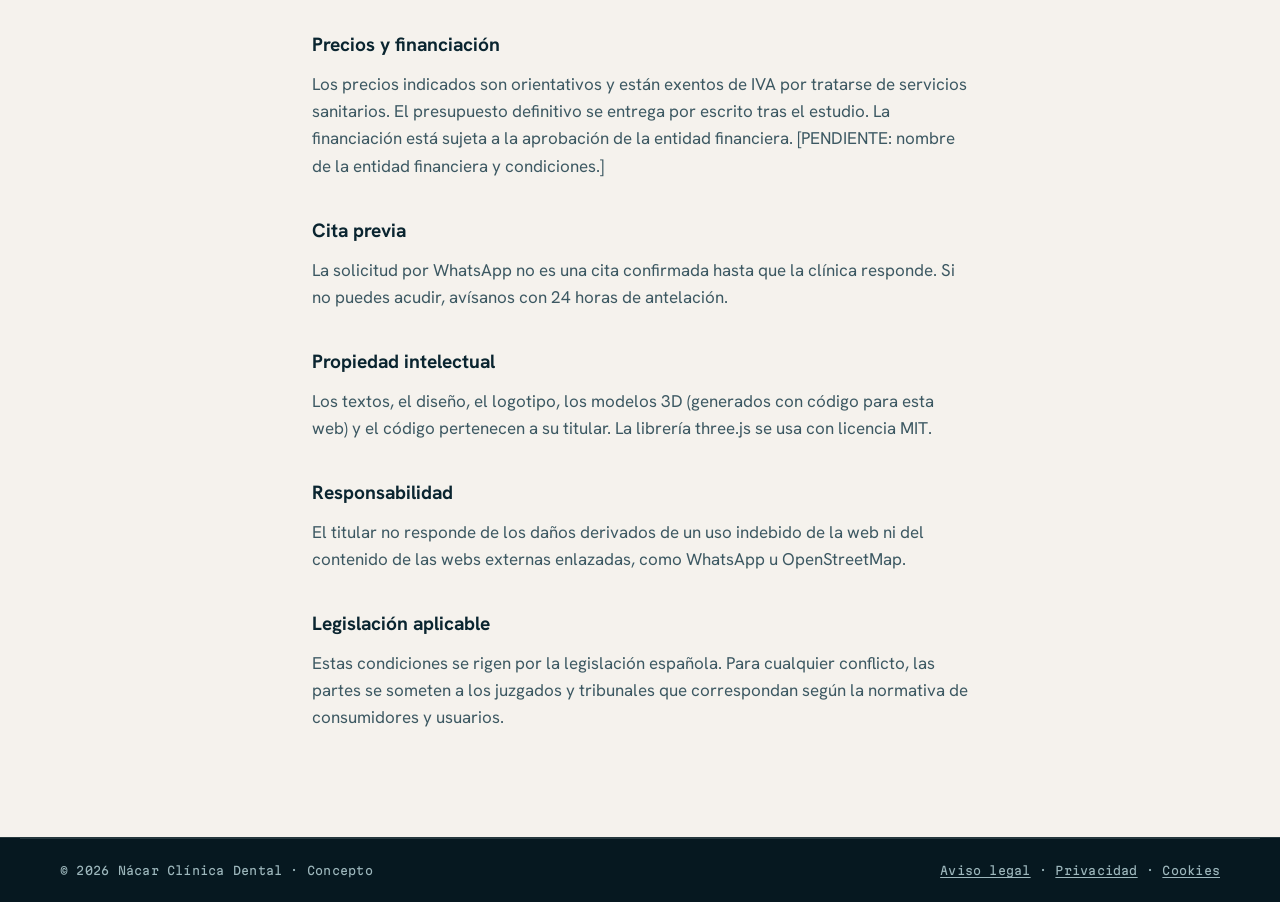
==== commit b5705a5d: "Fuente principal Fraunces, vídeo re-renderizado y modo limpio del generador Instrument Serif ya la u" ====
--- a/aviso-legal.html
+++ b/aviso-legal.html
@@ -9,7 +9,7 @@
   <link rel="icon" href="favicon.svg" type="image/svg+xml">
   <link rel="preconnect" href="https://fonts.googleapis.com">
   <link rel="preconnect" href="https://fonts.gstatic.com" crossorigin>
-  <link rel="stylesheet" href="https://fonts.googleapis.com/css2?family=Hanken+Grotesk:ital,wght@0,300..700;1,400&family=Instrument+Serif:ital@0;1&family=Martian+Mono:wght@400;500&display=swap">
+  <link rel="stylesheet" href="https://fonts.googleapis.com/css2?family=Hanken+Grotesk:ital,wght@0,300..700;1,400&family=Fraunces:ital,opsz,wght@0,9..144,300..600;1,9..144,300..600&family=Martian+Mono:wght@400;500&display=swap">
   <link rel="stylesheet" href="style.css">
 </head>
 <body class="legal-page">
--- a/style.css
+++ b/style.css
@@ -18,7 +18,7 @@
   --linea-o: rgba(234, 244, 242, .14);
   --linea-c: rgba(10, 37, 48, .14);
 
-  --f-display: "Instrument Serif", "Times New Roman", serif;
+  --f-display: "Fraunces", Georgia, serif;
   --f-body: "Hanken Grotesk", system-ui, -apple-system, "Segoe UI", sans-serif;
   --f-mono: "Martian Mono", ui-monospace, "SFMono-Regular", Menlo, monospace;
 
@@ -132,7 +132,7 @@
 /* ---------- Tipografía de secciones ---------- */
 .eyebrow { display: inline-flex; align-items: center; gap: 10px; font-family: var(--f-mono); font-size: .72rem; letter-spacing: .12em; text-transform: uppercase; color: var(--menta); margin-bottom: 18px; }
 .sec--perla .eyebrow, .sec--perla2 .eyebrow, .sonrisa .eyebrow, .peques .eyebrow { color: var(--menta-osc); }
-.sec-title { font-family: var(--f-display); font-weight: 400; font-size: clamp(2.4rem, 5.6vw, 4.6rem); line-height: 1; letter-spacing: -.02em; text-wrap: balance; }
+.sec-title { font-family: var(--f-display); font-weight: 400; font-size: clamp(2.1rem, 4.7vw, 3.9rem); line-height: 1.04; letter-spacing: -.025em; text-wrap: balance; }
 .sec-title em { color: var(--menta); }
 .sec--perla .sec-title em, .sec--perla2 .sec-title em, .sonrisa .sec-title em, .peques .sec-title em { color: var(--coral); }
 .sec-lead { margin-top: 20px; max-width: 34rem; font-size: 1.125rem; color: var(--claro-suave); text-wrap: pretty; }
@@ -152,7 +152,7 @@
 .hero__copy { position: relative; z-index: 2; padding-block: 32px; }
 .pulse { width: 8px; height: 8px; border-radius: 50%; background: var(--menta); box-shadow: 0 0 0 0 rgba(95, 224, 200, .6); animation: pulse 2s infinite; }
 @keyframes pulse { 70% { box-shadow: 0 0 0 10px rgba(95, 224, 200, 0); } 100% { box-shadow: 0 0 0 0 rgba(95, 224, 200, 0); } }
-.hero__title { font-family: var(--f-display); font-weight: 400; font-size: clamp(3.1rem, 7.4vw, 7rem); line-height: .92; letter-spacing: -.025em; }
+.hero__title { font-family: var(--f-display); font-weight: 400; font-size: clamp(2.7rem, 6.1vw, 5.9rem); line-height: .98; letter-spacing: -.03em; font-variation-settings: "SOFT" 50, "WONK" 1; }
 .hero__title em { display: block; color: var(--menta); background: linear-gradient(100deg, var(--menta) 10%, #C6FFF3 40%, var(--coral) 75%, var(--menta) 100%); background-size: 220% 100%; -webkit-background-clip: text; background-clip: text; -webkit-text-fill-color: transparent; animation: nacar 7s linear infinite; padding-right: .08em; }
 @keyframes nacar { to { background-position: -220% 0; } }
 .split { display: inline-block; }
